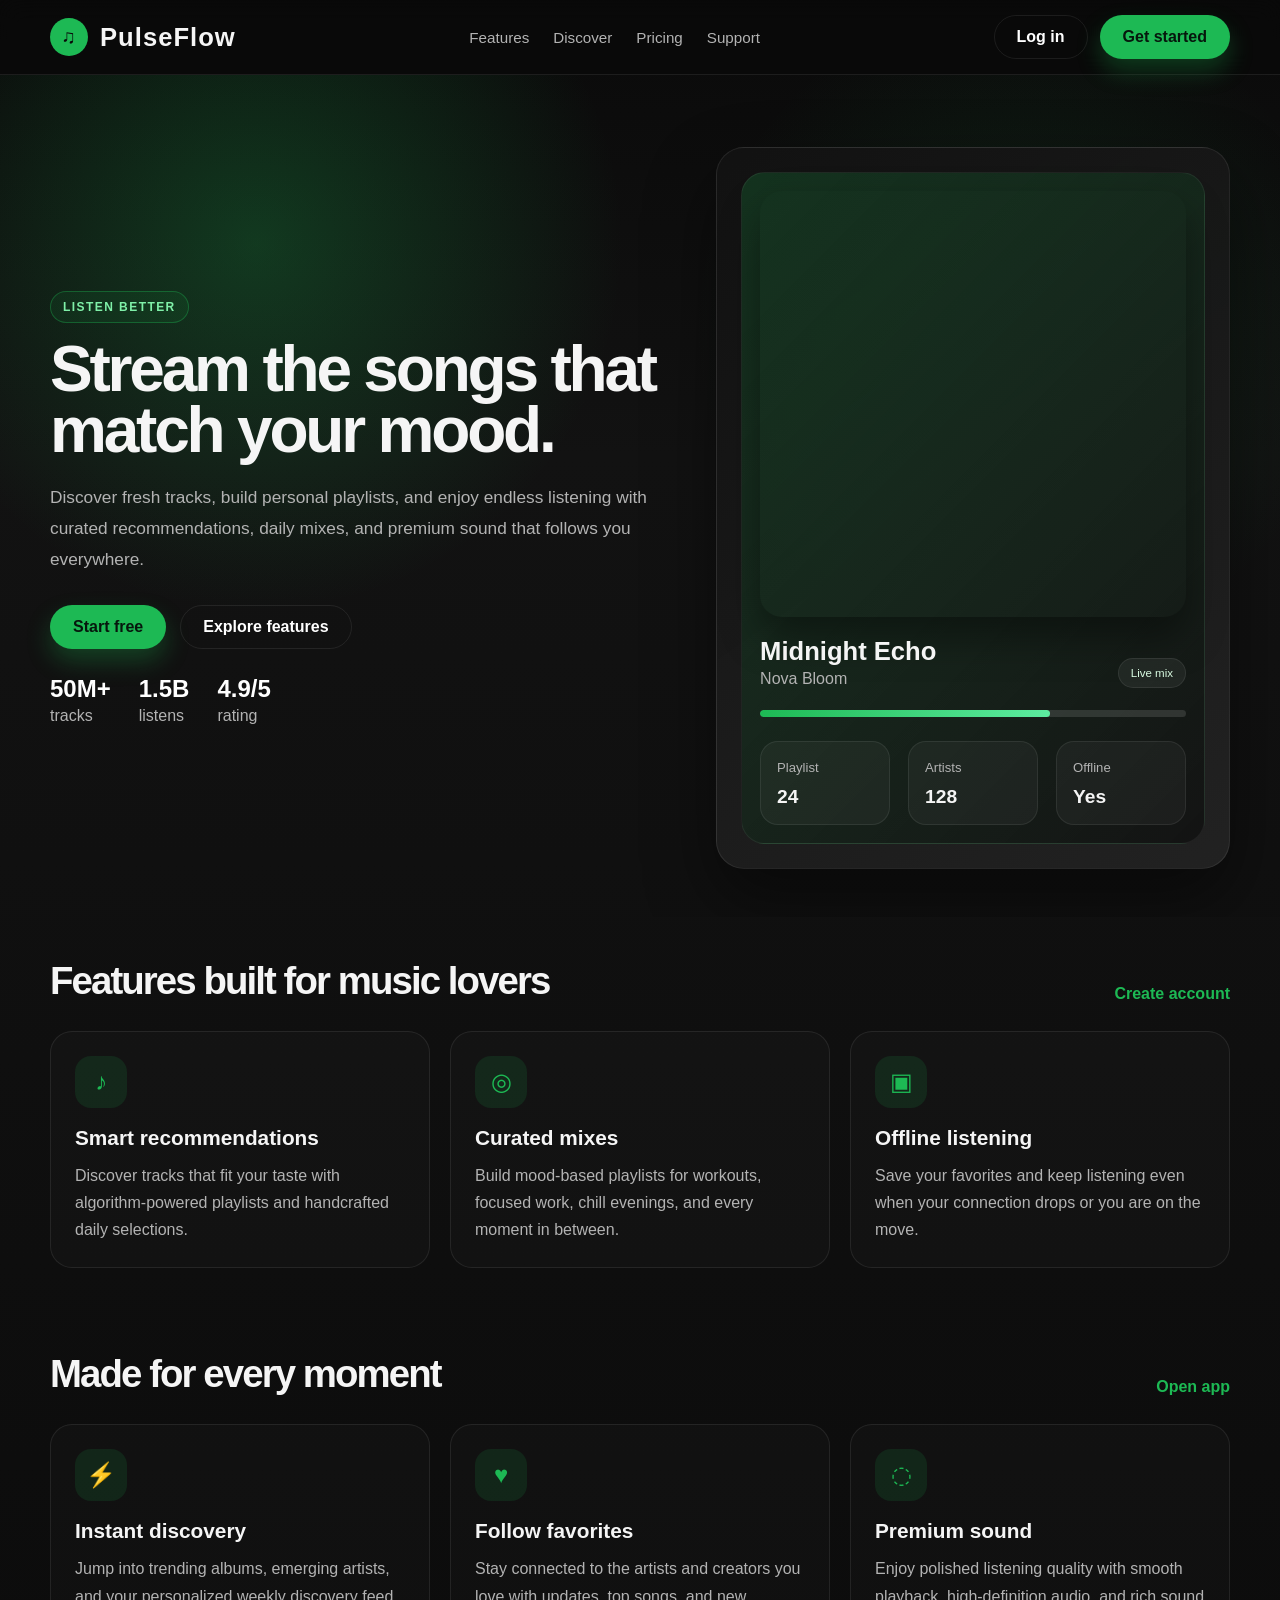
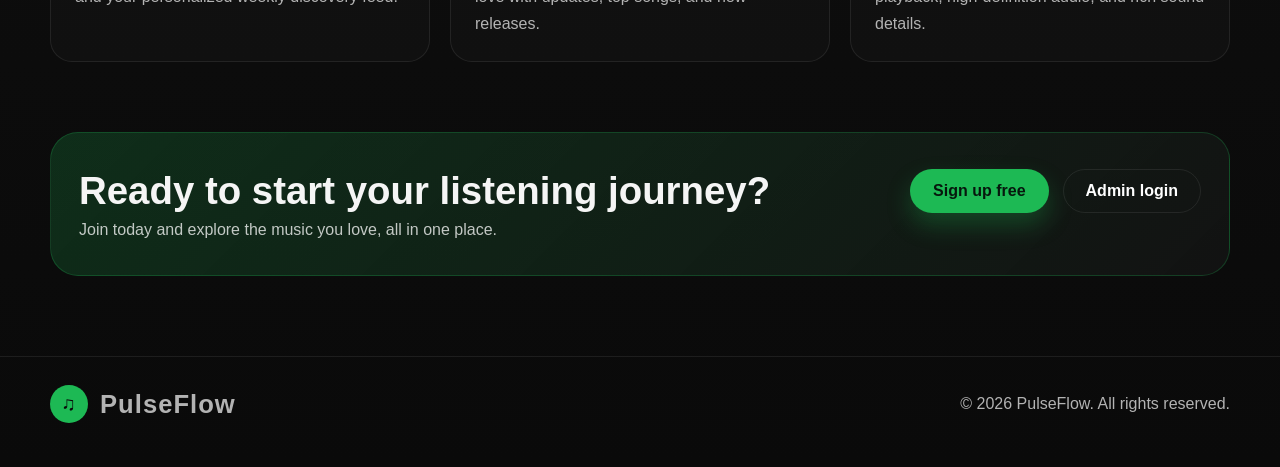
==== index.html @ 06424150 "Add files via upload" ====
<!DOCTYPE html>
<html lang="en">
  <head>
    <meta charset="UTF-8" />
    <meta name="viewport" content="width=device-width, initial-scale=1.0" />
    <title>PulseFlow | Music Streaming Platform</title>
    <meta
      name="description"
      content="PulseFlow is a modern music streaming platform for discovering music, creating playlists, and enjoying daily mixes."
    />
    <style>
      :root {
        --bg: #090909;
        --bg-soft: #121212;
        --panel: rgba(24, 24, 24, 0.9);
        --panel-2: #181818;
        --line: rgba(255, 255, 255, 0.08);
        --text: #f5f5f5;
        --muted: #b3b3b3;
        --green: #1db954;
        --green-strong: #169642;
        --white: #ffffff;
        --shadow: 0 30px 70px rgba(0, 0, 0, 0.45);
      }

      * {
        box-sizing: border-box;
      }

      html {
        scroll-behavior: smooth;
      }

      body {
        margin: 0;
        font-family: "Segoe UI", Tahoma, Geneva, Verdana, sans-serif;
        background: linear-gradient(180deg, #0a0a0a 0%, #121212 22%, #0a0a0a 100%);
        color: var(--text);
      }

      a {
        color: inherit;
        text-decoration: none;
      }

      img {
        max-width: 100%;
        display: block;
      }

      .container {
        width: min(1180px, calc(100% - 32px));
        margin: 0 auto;
      }

      .topbar {
        position: sticky;
        top: 0;
        z-index: 50;
        backdrop-filter: blur(12px);
        background: rgba(9, 9, 9, 0.7);
        border-bottom: 1px solid var(--line);
      }

      .nav {
        display: flex;
        align-items: center;
        justify-content: space-between;
        min-height: 74px;
      }

      .brand {
        display: inline-flex;
        align-items: center;
        gap: 12px;
        font-weight: 800;
        letter-spacing: 0.04em;
        font-size: 1.6rem;
      }

      .brand-mark {
        width: 38px;
        height: 38px;
        display: grid;
        place-items: center;
        border-radius: 50%;
        background: var(--green);
        color: var(--bg);
        font-size: 1.2rem;
      }

      .nav-links {
        display: flex;
        align-items: center;
        gap: 24px;
        color: var(--muted);
        font-size: 0.95rem;
      }

      .nav-links a:hover {
        color: var(--white);
      }

      .nav-actions {
        display: flex;
        align-items: center;
        gap: 12px;
      }

      .btn {
        display: inline-flex;
        align-items: center;
        justify-content: center;
        border-radius: 999px;
        padding: 12px 22px;
        font-weight: 700;
        transition: 0.2s ease;
        border: 1px solid transparent;
        cursor: pointer;
      }

      .btn-outline {
        border-color: var(--line);
        background: transparent;
        color: var(--white);
      }

      .btn-fill {
        background: var(--green);
        color: #06170d;
        box-shadow: 0 12px 25px rgba(29, 185, 84, 0.28);
      }

      .btn:hover {
        transform: translateY(-1px);
      }

      .hero {
        padding: 72px 0 48px;
        position: relative;
        overflow: hidden;
      }

      .hero::before {
        content: "";
        position: absolute;
        inset: 0;
        background: radial-gradient(circle at 20% 20%, rgba(29,185,84,0.25), transparent 30%),
                    radial-gradient(circle at 80% 30%, rgba(29,185,84,0.12), transparent 28%);
        pointer-events: none;
      }

      .hero-grid {
        position: relative;
        display: grid;
        grid-template-columns: 1.1fr 0.9fr;
        gap: 38px;
        align-items: center;
      }

      .eyebrow {
        display: inline-block;
        margin-bottom: 16px;
        padding: 8px 12px;
        border: 1px solid rgba(29,185,84,0.35);
        border-radius: 999px;
        background: rgba(29,185,84,0.08);
        color: #7ff0a8;
        font-size: 0.75rem;
        letter-spacing: 0.12em;
        text-transform: uppercase;
        font-weight: 700;
      }

      h1 {
        margin: 0;
        font-size: clamp(2.8rem, 5vw, 5rem);
        line-height: 0.96;
        letter-spacing: -0.05em;
      }

      .hero-copy p {
        margin: 20px 0 30px;
        max-width: 620px;
        color: var(--muted);
        font-size: 1.08rem;
        line-height: 1.8;
      }

      .hero-actions {
        display: flex;
        align-items: center;
        flex-wrap: wrap;
        gap: 14px;
        margin-bottom: 26px;
      }

      .stat-row {
        display: flex;
        flex-wrap: wrap;
        gap: 28px;
        color: var(--muted);
      }

      .stat-row strong {
        color: var(--white);
        font-size: 1.5rem;
        display: block;
        margin-bottom: 4px;
      }

      .album-card {
        position: relative;
        background: linear-gradient(145deg, rgba(18,18,18,0.98), rgba(36,36,36,0.9));
        border: 1px solid var(--line);
        border-radius: 28px;
        padding: 24px;
        box-shadow: var(--shadow);
      }

      .player {
        background: linear-gradient(135deg, rgba(29,185,84,0.2), rgba(18,18,18,0.9));
        border: 1px solid rgba(255,255,255,0.06);
        border-radius: 24px;
        padding: 18px;
      }

      .cover {
        width: 100%;
        aspect-ratio: 1;
        border-radius: 22px;
        overflow: hidden;
        background: url('https://images.unsplash.com/photo-1516280440614-37939bbacd81?auto=format&fit=crop&w=900&q=80') center/cover no-repeat;
        box-shadow: 0 20px 40px rgba(0,0,0,0.4);
        margin-bottom: 20px;
      }

      .track-meta {
        display: flex;
        justify-content: space-between;
        align-items: end;
        gap: 16px;
      }

      .track-title {
        font-size: 1.6rem;
        font-weight: 700;
        margin: 0 0 4px;
      }

      .track-artist {
        color: var(--muted);
      }

      .tiny-label {
        background: rgba(255,255,255,0.06);
        border: 1px solid var(--line);
        border-radius: 999px;
        padding: 8px 12px;
        color: #d8fbe1;
        font-size: 0.72rem;
      }

      .seekbar {
        margin-top: 22px;
        height: 7px;
        border-radius: 999px;
        background: rgba(255,255,255,0.12);
        overflow: hidden;
        position: relative;
      }

      .seekbar::before {
        content: "";
        position: absolute;
        inset: 0 auto 0 0;
        width: 68%;
        background: linear-gradient(90deg, var(--green), #5deca0);
        border-radius: inherit;
      }

      .mini-cards {
        display: grid;
        grid-template-columns: repeat(3, 1fr);
        gap: 18px;
        margin-top: 24px;
      }

      .mini {
        background: rgba(255,255,255,0.04);
        border: 1px solid var(--line);
        border-radius: 18px;
        padding: 16px;
      }

      .mini strong {
        display: block;
        font-size: 1.2rem;
        margin-top: 10px;
      }

      .mini span {
        color: var(--muted);
        font-size: 0.82rem;
      }

      section {
        padding: 42px 0;
      }

      .section-head {
        display: flex;
        align-items: end;
        justify-content: space-between;
        gap: 18px;
        margin-bottom: 28px;
      }

      .section-head h2 {
        margin: 0;
        font-size: clamp(2rem, 3vw, 3rem);
        letter-spacing: -0.05em;
      }

      .section-head a {
        color: var(--green);
        font-weight: 700;
      }

      .feature-grid {
        display: grid;
        grid-template-columns: repeat(3, 1fr);
        gap: 20px;
      }

      .feature-card {
        background: rgba(255,255,255,0.02);
        border: 1px solid var(--line);
        border-radius: 22px;
        padding: 24px;
      }

      .icon {
        width: 52px;
        height: 52px;
        display: grid;
        place-items: center;
        border-radius: 16px;
        background: rgba(29,185,84,0.12);
        color: var(--green);
        font-size: 1.5rem;
        margin-bottom: 18px;
      }

      .feature-card h3 {
        margin: 0 0 12px;
        font-size: 1.3rem;
      }

      .feature-card p {
        margin: 0;
        color: var(--muted);
        line-height: 1.7;
      }

      .cta {
        padding: 28px 0 80px;
      }

      .cta-box {
        padding: 36px 28px;
        border-radius: 28px;
        background: linear-gradient(135deg, rgba(29,185,84,0.2), rgba(19,19,19,0.95));
        border: 1px solid rgba(29,185,84,0.25);
        display: flex;
        align-items: center;
        justify-content: space-between;
        gap: 18px;
      }

      .cta-box h3 {
        margin: 0 0 8px;
        font-size: clamp(1.8rem, 3vw, 2.8rem);
      }

      .cta-box p {
        margin: 0;
        color: rgba(255,255,255,0.75);
      }

      footer {
        border-top: 1px solid var(--line);
        padding: 28px 0 44px;
        color: var(--muted);
      }

      .footer-row {
        display: flex;
        align-items: center;
        justify-content: space-between;
        gap: 16px;
        flex-wrap: wrap;
      }

      @media (max-width: 820px) {
        .nav-links {
          display: none;
        }

        .hero-grid,
        .feature-grid {
          grid-template-columns: 1fr;
        }

        .cta-box {
          flex-direction: column;
          align-items: flex-start;
        }
      }

      @media (max-width: 560px) {
        .mini-cards {
          grid-template-columns: 1fr;
        }

        .nav {
          min-height: 64px;
        }

        .nav-actions {
          gap: 8px;
        }

        .btn {
          padding: 10px 16px;
          font-size: 0.9rem;
        }
      }
    </style>
  </head>
  <body>
    <header class="topbar">
      <div class="container nav">
        <a href="#" class="brand" aria-label="PulseFlow home">
          <span class="brand-mark">♫</span>
          <span>PulseFlow</span>
        </a>

        <nav class="nav-links" aria-label="Main navigation">
          <a href="#features">Features</a>
          <a href="#discover">Discover</a>
          <a href="#pricing">Pricing</a>
          <a href="#support">Support</a>
        </nav>

        <div class="nav-actions">
          <a class="btn btn-outline" href="frontend/user-login.html">Log in</a>
          <a class="btn btn-fill" href="frontend/user-register.html">Get started</a>
        </div>
      </div>
    </header>

    <main>
      <section class="hero">
        <div class="container hero-grid">
          <div class="hero-copy">
            <span class="eyebrow">Listen better</span>
            <h1>Stream the songs that match your mood.</h1>
            <p>
              Discover fresh tracks, build personal playlists, and enjoy endless listening with curated recommendations,
              daily mixes, and premium sound that follows you everywhere.
            </p>

            <div class="hero-actions">
              <a class="btn btn-fill" href="frontend/user-register.html">Start free</a>
              <a class="btn btn-outline" href="#features">Explore features</a>
            </div>

            <div class="stat-row" aria-label="User statistics">
              <div>
                <strong>50M+</strong>
                <span>tracks</span>
              </div>
              <div>
                <strong>1.5B</strong>
                <span>listens</span>
              </div>
              <div>
                <strong>4.9/5</strong>
                <span>rating</span>
              </div>
            </div>
          </div>

          <div class="album-card" aria-label="Now playing section">
            <div class="player">
              <div class="cover" aria-label="Album art"></div>

              <div class="track-meta">
                <div>
                  <p class="track-title">Midnight Echo</p>
                  <span class="track-artist">Nova Bloom</span>
                </div>
                <span class="tiny-label">Live mix</span>
              </div>

              <div class="seekbar" aria-hidden="true"></div>

              <div class="mini-cards">
                <div class="mini">
                  <span>Playlist</span>
                  <strong>24</strong>
                </div>
                <div class="mini">
                  <span>Artists</span>
                  <strong>128</strong>
                </div>
                <div class="mini">
                  <span>Offline</span>
                  <strong>Yes</strong>
                </div>
              </div>
            </div>
          </div>
        </div>
      </section>

      <section id="features">
        <div class="container">
          <div class="section-head">
            <h2>Features built for music lovers</h2>
            <a href="frontend/user-register.html">Create account</a>
          </div>

          <div class="feature-grid">
            <article class="feature-card">
              <div class="icon">♪</div>
              <h3>Smart recommendations</h3>
              <p>
                Discover tracks that fit your taste with algorithm-powered playlists and handcrafted daily selections.
              </p>
            </article>

            <article class="feature-card">
              <div class="icon">◎</div>
              <h3>Curated mixes</h3>
              <p>
                Build mood-based playlists for workouts, focused work, chill evenings, and every moment in between.
              </p>
            </article>

            <article class="feature-card">
              <div class="icon">▣</div>
              <h3>Offline listening</h3>
              <p>
                Save your favorites and keep listening even when your connection drops or you are on the move.
              </p>
            </article>
          </div>
        </div>
      </section>

      <section id="discover">
        <div class="container">
          <div class="section-head">
            <h2>Made for every moment</h2>
            <a href="frontend/user-login.html">Open app</a>
          </div>

          <div class="feature-grid">
            <article class="feature-card">
              <div class="icon">⚡</div>
              <h3>Instant discovery</h3>
              <p>Jump into trending albums, emerging artists, and your personalized weekly discovery feed.</p>
            </article>

            <article class="feature-card">
              <div class="icon">♥</div>
              <h3>Follow favorites</h3>
              <p>Stay connected to the artists and creators you love with updates, top songs, and new releases.</p>
            </article>

            <article class="feature-card">
              <div class="icon">◌</div>
              <h3>Premium sound</h3>
              <p>Enjoy polished listening quality with smooth playback, high-definition audio, and rich sound details.</p>
            </article>
          </div>
        </div>
      </section>

      <section class="cta" id="pricing">
        <div class="container">
          <div class="cta-box">
            <div>
              <h3>Ready to start your listening journey?</h3>
              <p>Join today and explore the music you love, all in one place.</p>
            </div>
            <div class="hero-actions">
              <a class="btn btn-fill" href="frontend/user-register.html">Sign up free</a>
              <a class="btn btn-outline" href="frontend/admin-login.html">Admin login</a>
            </div>
          </div>
        </div>
      </section>
    </main>

    <footer id="support">
      <div class="container footer-row">
        <div class="brand">
          <span class="brand-mark">♫</span>
          <span>PulseFlow</span>
        </div>
        <span>© 2026 PulseFlow. All rights reserved.</span>
      </div>
    </footer>
  </body>
</html>
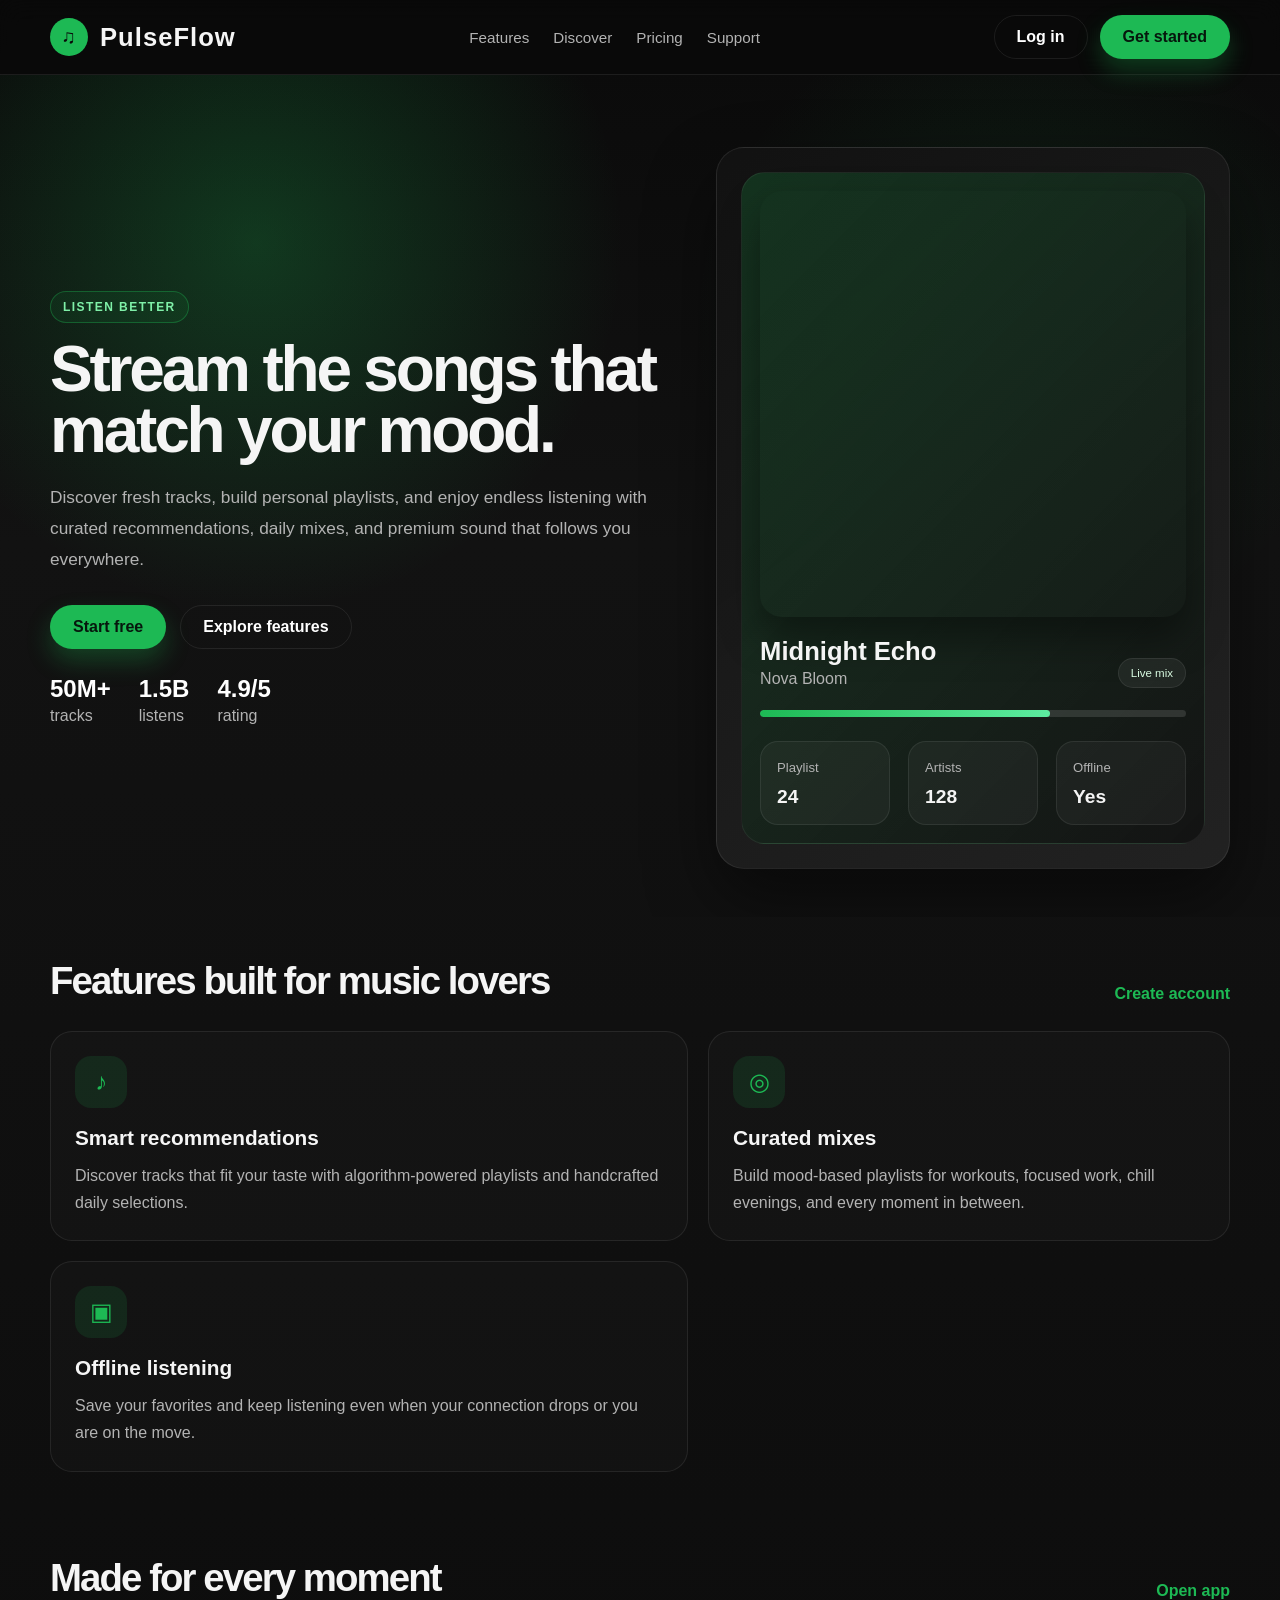
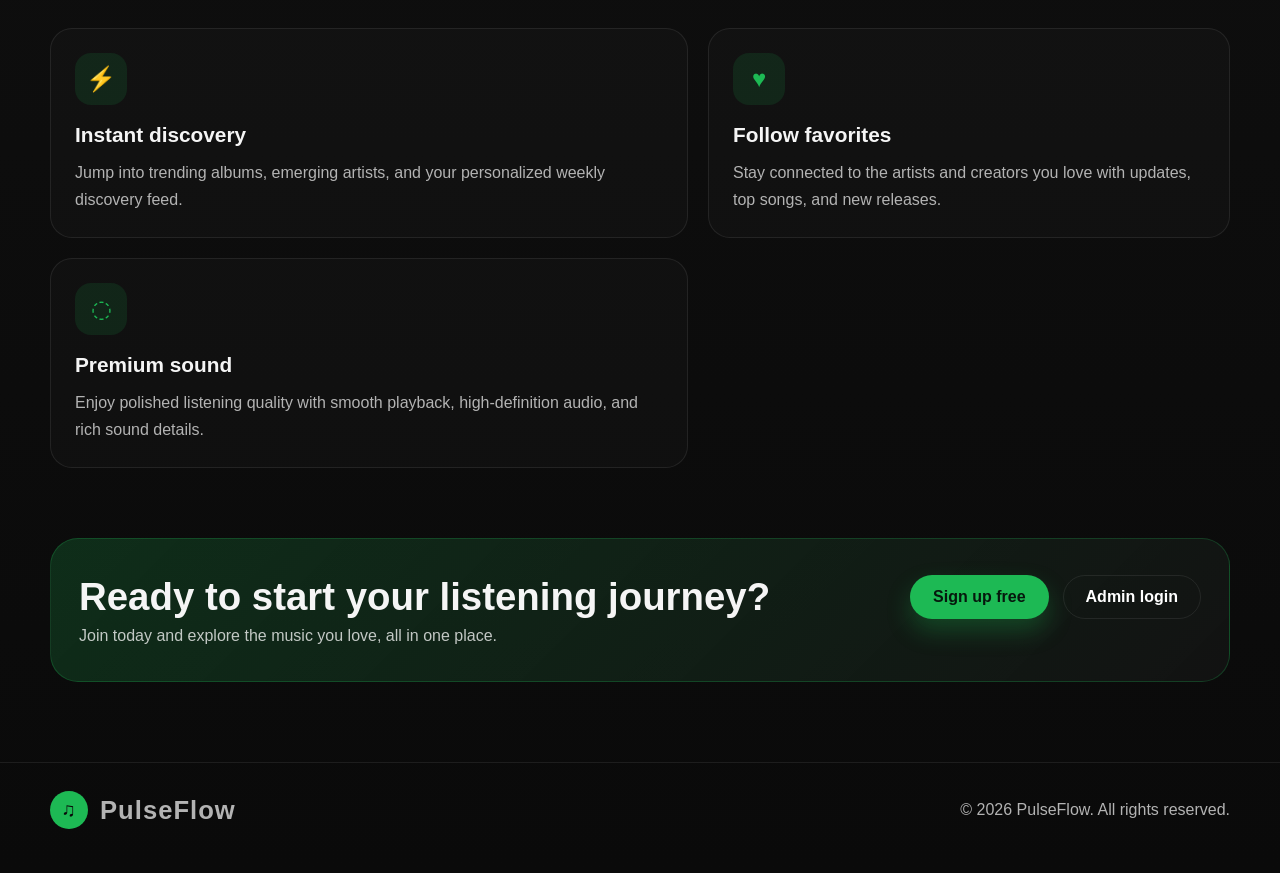
==== commit 2936f49a: "Fiixed the mobile view and now all in dextop mode view" ====
--- a/index.html
+++ b/index.html
@@ -1,618 +1,640 @@
-<!DOCTYPE html>
-<html lang="en">
-  <head>
-    <meta charset="UTF-8" />
-    <meta name="viewport" content="width=device-width, initial-scale=1.0" />
-    <title>PulseFlow | Music Streaming Platform</title>
-    <meta
-      name="description"
-      content="PulseFlow is a modern music streaming platform for discovering music, creating playlists, and enjoying daily mixes."
-    />
-    <style>
-      :root {
-        --bg: #090909;
-        --bg-soft: #121212;
-        --panel: rgba(24, 24, 24, 0.9);
-        --panel-2: #181818;
-        --line: rgba(255, 255, 255, 0.08);
-        --text: #f5f5f5;
-        --muted: #b3b3b3;
-        --green: #1db954;
-        --green-strong: #169642;
-        --white: #ffffff;
-        --shadow: 0 30px 70px rgba(0, 0, 0, 0.45);
-      }
-
-      * {
-        box-sizing: border-box;
-      }
-
-      html {
-        scroll-behavior: smooth;
-      }
-
-      body {
-        margin: 0;
-        font-family: "Segoe UI", Tahoma, Geneva, Verdana, sans-serif;
-        background: linear-gradient(180deg, #0a0a0a 0%, #121212 22%, #0a0a0a 100%);
-        color: var(--text);
-      }
-
-      a {
-        color: inherit;
-        text-decoration: none;
-      }
-
-      img {
-        max-width: 100%;
-        display: block;
-      }
-
-      .container {
-        width: min(1180px, calc(100% - 32px));
-        margin: 0 auto;
-      }
-
-      .topbar {
-        position: sticky;
-        top: 0;
-        z-index: 50;
-        backdrop-filter: blur(12px);
-        background: rgba(9, 9, 9, 0.7);
-        border-bottom: 1px solid var(--line);
-      }
-
-      .nav {
-        display: flex;
-        align-items: center;
-        justify-content: space-between;
-        min-height: 74px;
-      }
-
-      .brand {
-        display: inline-flex;
-        align-items: center;
-        gap: 12px;
-        font-weight: 800;
-        letter-spacing: 0.04em;
-        font-size: 1.6rem;
-      }
-
-      .brand-mark {
-        width: 38px;
-        height: 38px;
-        display: grid;
-        place-items: center;
-        border-radius: 50%;
-        background: var(--green);
-        color: var(--bg);
-        font-size: 1.2rem;
-      }
-
-      .nav-links {
-        display: flex;
-        align-items: center;
-        gap: 24px;
-        color: var(--muted);
-        font-size: 0.95rem;
-      }
-
-      .nav-links a:hover {
-        color: var(--white);
-      }
-
-      .nav-actions {
-        display: flex;
-        align-items: center;
-        gap: 12px;
-      }
-
-      .btn {
-        display: inline-flex;
-        align-items: center;
-        justify-content: center;
-        border-radius: 999px;
-        padding: 12px 22px;
-        font-weight: 700;
-        transition: 0.2s ease;
-        border: 1px solid transparent;
-        cursor: pointer;
-      }
-
-      .btn-outline {
-        border-color: var(--line);
-        background: transparent;
-        color: var(--white);
-      }
-
-      .btn-fill {
-        background: var(--green);
-        color: #06170d;
-        box-shadow: 0 12px 25px rgba(29, 185, 84, 0.28);
-      }
-
-      .btn:hover {
-        transform: translateY(-1px);
-      }
-
-      .hero {
-        padding: 72px 0 48px;
-        position: relative;
-        overflow: hidden;
-      }
-
-      .hero::before {
-        content: "";
-        position: absolute;
-        inset: 0;
-        background: radial-gradient(circle at 20% 20%, rgba(29,185,84,0.25), transparent 30%),
-                    radial-gradient(circle at 80% 30%, rgba(29,185,84,0.12), transparent 28%);
-        pointer-events: none;
-      }
-
-      .hero-grid {
-        position: relative;
-        display: grid;
-        grid-template-columns: 1.1fr 0.9fr;
-        gap: 38px;
-        align-items: center;
-      }
-
-      .eyebrow {
-        display: inline-block;
-        margin-bottom: 16px;
-        padding: 8px 12px;
-        border: 1px solid rgba(29,185,84,0.35);
-        border-radius: 999px;
-        background: rgba(29,185,84,0.08);
-        color: #7ff0a8;
-        font-size: 0.75rem;
-        letter-spacing: 0.12em;
-        text-transform: uppercase;
-        font-weight: 700;
-      }
-
-      h1 {
-        margin: 0;
-        font-size: clamp(2.8rem, 5vw, 5rem);
-        line-height: 0.96;
-        letter-spacing: -0.05em;
-      }
-
-      .hero-copy p {
-        margin: 20px 0 30px;
-        max-width: 620px;
-        color: var(--muted);
-        font-size: 1.08rem;
-        line-height: 1.8;
-      }
-
-      .hero-actions {
-        display: flex;
-        align-items: center;
-        flex-wrap: wrap;
-        gap: 14px;
-        margin-bottom: 26px;
-      }
-
-      .stat-row {
-        display: flex;
-        flex-wrap: wrap;
-        gap: 28px;
-        color: var(--muted);
-      }
-
-      .stat-row strong {
-        color: var(--white);
-        font-size: 1.5rem;
-        display: block;
-        margin-bottom: 4px;
-      }
-
-      .album-card {
-        position: relative;
-        background: linear-gradient(145deg, rgba(18,18,18,0.98), rgba(36,36,36,0.9));
-        border: 1px solid var(--line);
-        border-radius: 28px;
-        padding: 24px;
-        box-shadow: var(--shadow);
-      }
-
-      .player {
-        background: linear-gradient(135deg, rgba(29,185,84,0.2), rgba(18,18,18,0.9));
-        border: 1px solid rgba(255,255,255,0.06);
-        border-radius: 24px;
-        padding: 18px;
-      }
-
-      .cover {
-        width: 100%;
-        aspect-ratio: 1;
-        border-radius: 22px;
-        overflow: hidden;
-        background: url('https://images.unsplash.com/photo-1516280440614-37939bbacd81?auto=format&fit=crop&w=900&q=80') center/cover no-repeat;
-        box-shadow: 0 20px 40px rgba(0,0,0,0.4);
-        margin-bottom: 20px;
-      }
-
-      .track-meta {
-        display: flex;
-        justify-content: space-between;
-        align-items: end;
-        gap: 16px;
-      }
-
-      .track-title {
-        font-size: 1.6rem;
-        font-weight: 700;
-        margin: 0 0 4px;
-      }
-
-      .track-artist {
-        color: var(--muted);
-      }
-
-      .tiny-label {
-        background: rgba(255,255,255,0.06);
-        border: 1px solid var(--line);
-        border-radius: 999px;
-        padding: 8px 12px;
-        color: #d8fbe1;
-        font-size: 0.72rem;
-      }
-
-      .seekbar {
-        margin-top: 22px;
-        height: 7px;
-        border-radius: 999px;
-        background: rgba(255,255,255,0.12);
-        overflow: hidden;
-        position: relative;
-      }
-
-      .seekbar::before {
-        content: "";
-        position: absolute;
-        inset: 0 auto 0 0;
-        width: 68%;
-        background: linear-gradient(90deg, var(--green), #5deca0);
-        border-radius: inherit;
-      }
-
-      .mini-cards {
-        display: grid;
-        grid-template-columns: repeat(3, 1fr);
-        gap: 18px;
-        margin-top: 24px;
-      }
-
-      .mini {
-        background: rgba(255,255,255,0.04);
-        border: 1px solid var(--line);
-        border-radius: 18px;
-        padding: 16px;
-      }
-
-      .mini strong {
-        display: block;
-        font-size: 1.2rem;
-        margin-top: 10px;
-      }
-
-      .mini span {
-        color: var(--muted);
-        font-size: 0.82rem;
-      }
-
-      section {
-        padding: 42px 0;
-      }
-
-      .section-head {
-        display: flex;
-        align-items: end;
-        justify-content: space-between;
-        gap: 18px;
-        margin-bottom: 28px;
-      }
-
-      .section-head h2 {
-        margin: 0;
-        font-size: clamp(2rem, 3vw, 3rem);
-        letter-spacing: -0.05em;
-      }
-
-      .section-head a {
-        color: var(--green);
-        font-weight: 700;
-      }
-
-      .feature-grid {
-        display: grid;
-        grid-template-columns: repeat(3, 1fr);
-        gap: 20px;
-      }
-
-      .feature-card {
-        background: rgba(255,255,255,0.02);
-        border: 1px solid var(--line);
-        border-radius: 22px;
-        padding: 24px;
-      }
-
-      .icon {
-        width: 52px;
-        height: 52px;
-        display: grid;
-        place-items: center;
-        border-radius: 16px;
-        background: rgba(29,185,84,0.12);
-        color: var(--green);
-        font-size: 1.5rem;
-        margin-bottom: 18px;
-      }
-
-      .feature-card h3 {
-        margin: 0 0 12px;
-        font-size: 1.3rem;
-      }
-
-      .feature-card p {
-        margin: 0;
-        color: var(--muted);
-        line-height: 1.7;
-      }
-
-      .cta {
-        padding: 28px 0 80px;
-      }
-
-      .cta-box {
-        padding: 36px 28px;
-        border-radius: 28px;
-        background: linear-gradient(135deg, rgba(29,185,84,0.2), rgba(19,19,19,0.95));
-        border: 1px solid rgba(29,185,84,0.25);
-        display: flex;
-        align-items: center;
-        justify-content: space-between;
-        gap: 18px;
-      }
-
-      .cta-box h3 {
-        margin: 0 0 8px;
-        font-size: clamp(1.8rem, 3vw, 2.8rem);
-      }
-
-      .cta-box p {
-        margin: 0;
-        color: rgba(255,255,255,0.75);
-      }
-
-      footer {
-        border-top: 1px solid var(--line);
-        padding: 28px 0 44px;
-        color: var(--muted);
-      }
-
-      .footer-row {
-        display: flex;
-        align-items: center;
-        justify-content: space-between;
-        gap: 16px;
-        flex-wrap: wrap;
-      }
-
-      @media (max-width: 820px) {
-        .nav-links {
-          display: none;
-        }
-
-        .hero-grid,
-        .feature-grid {
-          grid-template-columns: 1fr;
-        }
-
-        .cta-box {
-          flex-direction: column;
-          align-items: flex-start;
-        }
-      }
-
-      @media (max-width: 560px) {
-        .mini-cards {
-          grid-template-columns: 1fr;
-        }
-
-        .nav {
-          min-height: 64px;
-        }
-
-        .nav-actions {
-          gap: 8px;
-        }
-
-        .btn {
-          padding: 10px 16px;
-          font-size: 0.9rem;
-        }
-      }
-    </style>
-  </head>
-  <body>
-    <header class="topbar">
-      <div class="container nav">
-        <a href="#" class="brand" aria-label="PulseFlow home">
-          <span class="brand-mark">♫</span>
-          <span>PulseFlow</span>
-        </a>
-
-        <nav class="nav-links" aria-label="Main navigation">
-          <a href="#features">Features</a>
-          <a href="#discover">Discover</a>
-          <a href="#pricing">Pricing</a>
-          <a href="#support">Support</a>
-        </nav>
-
-        <div class="nav-actions">
-          <a class="btn btn-outline" href="frontend/user-login.html">Log in</a>
-          <a class="btn btn-fill" href="frontend/user-register.html">Get started</a>
-        </div>
-      </div>
-    </header>
-
-    <main>
-      <section class="hero">
-        <div class="container hero-grid">
-          <div class="hero-copy">
-            <span class="eyebrow">Listen better</span>
-            <h1>Stream the songs that match your mood.</h1>
-            <p>
-              Discover fresh tracks, build personal playlists, and enjoy endless listening with curated recommendations,
-              daily mixes, and premium sound that follows you everywhere.
-            </p>
-
-            <div class="hero-actions">
-              <a class="btn btn-fill" href="frontend/user-register.html">Start free</a>
-              <a class="btn btn-outline" href="#features">Explore features</a>
-            </div>
-
-            <div class="stat-row" aria-label="User statistics">
-              <div>
-                <strong>50M+</strong>
-                <span>tracks</span>
-              </div>
-              <div>
-                <strong>1.5B</strong>
-                <span>listens</span>
-              </div>
-              <div>
-                <strong>4.9/5</strong>
-                <span>rating</span>
-              </div>
-            </div>
-          </div>
-
-          <div class="album-card" aria-label="Now playing section">
-            <div class="player">
-              <div class="cover" aria-label="Album art"></div>
-
-              <div class="track-meta">
-                <div>
-                  <p class="track-title">Midnight Echo</p>
-                  <span class="track-artist">Nova Bloom</span>
-                </div>
-                <span class="tiny-label">Live mix</span>
-              </div>
-
-              <div class="seekbar" aria-hidden="true"></div>
-
-              <div class="mini-cards">
-                <div class="mini">
-                  <span>Playlist</span>
-                  <strong>24</strong>
-                </div>
-                <div class="mini">
-                  <span>Artists</span>
-                  <strong>128</strong>
-                </div>
-                <div class="mini">
-                  <span>Offline</span>
-                  <strong>Yes</strong>
-                </div>
-              </div>
-            </div>
-          </div>
-        </div>
-      </section>
-
-      <section id="features">
-        <div class="container">
-          <div class="section-head">
-            <h2>Features built for music lovers</h2>
-            <a href="frontend/user-register.html">Create account</a>
-          </div>
-
-          <div class="feature-grid">
-            <article class="feature-card">
-              <div class="icon">♪</div>
-              <h3>Smart recommendations</h3>
-              <p>
-                Discover tracks that fit your taste with algorithm-powered playlists and handcrafted daily selections.
-              </p>
-            </article>
-
-            <article class="feature-card">
-              <div class="icon">◎</div>
-              <h3>Curated mixes</h3>
-              <p>
-                Build mood-based playlists for workouts, focused work, chill evenings, and every moment in between.
-              </p>
-            </article>
-
-            <article class="feature-card">
-              <div class="icon">▣</div>
-              <h3>Offline listening</h3>
-              <p>
-                Save your favorites and keep listening even when your connection drops or you are on the move.
-              </p>
-            </article>
-          </div>
-        </div>
-      </section>
-
-      <section id="discover">
-        <div class="container">
-          <div class="section-head">
-            <h2>Made for every moment</h2>
-            <a href="frontend/user-login.html">Open app</a>
-          </div>
-
-          <div class="feature-grid">
-            <article class="feature-card">
-              <div class="icon">⚡</div>
-              <h3>Instant discovery</h3>
-              <p>Jump into trending albums, emerging artists, and your personalized weekly discovery feed.</p>
-            </article>
-
-            <article class="feature-card">
-              <div class="icon">♥</div>
-              <h3>Follow favorites</h3>
-              <p>Stay connected to the artists and creators you love with updates, top songs, and new releases.</p>
-            </article>
-
-            <article class="feature-card">
-              <div class="icon">◌</div>
-              <h3>Premium sound</h3>
-              <p>Enjoy polished listening quality with smooth playback, high-definition audio, and rich sound details.</p>
-            </article>
-          </div>
-        </div>
-      </section>
-
-      <section class="cta" id="pricing">
-        <div class="container">
-          <div class="cta-box">
-            <div>
-              <h3>Ready to start your listening journey?</h3>
-              <p>Join today and explore the music you love, all in one place.</p>
-            </div>
-            <div class="hero-actions">
-              <a class="btn btn-fill" href="frontend/user-register.html">Sign up free</a>
-              <a class="btn btn-outline" href="frontend/admin-login.html">Admin login</a>
-            </div>
-          </div>
-        </div>
-      </section>
-    </main>
-
-    <footer id="support">
-      <div class="container footer-row">
-        <div class="brand">
-          <span class="brand-mark">♫</span>
-          <span>PulseFlow</span>
-        </div>
-        <span>© 2026 PulseFlow. All rights reserved.</span>
-      </div>
-    </footer>
-  </body>
-</html>
+<!DOCTYPE html>
+<html lang="en">
+  <head>
+    <meta charset="UTF-8" />
+    <meta name="viewport" content="width=device-width, initial-scale=1.0" />
+    <title>PulseFlow | Music Streaming Platform</title>
+    <meta
+      name="description"
+      content="PulseFlow is a modern music streaming platform for discovering music, creating playlists, and enjoying daily mixes."
+    />
+    <style>
+      :root {
+        --bg: #090909;
+        --bg-soft: #121212;
+        --panel: rgba(24, 24, 24, 0.9);
+        --panel-2: #181818;
+        --line: rgba(255, 255, 255, 0.08);
+        --text: #f5f5f5;
+        --muted: #b3b3b3;
+        --green: #1db954;
+        --green-strong: #169642;
+        --white: #ffffff;
+        --shadow: 0 30px 70px rgba(0, 0, 0, 0.45);
+      }
+
+      * {
+        box-sizing: border-box;
+      }
+
+      html {
+        scroll-behavior: smooth;
+      }
+
+      body {
+        margin: 0;
+        font-family: "Segoe UI", Tahoma, Geneva, Verdana, sans-serif;
+        background: linear-gradient(180deg, #0a0a0a 0%, #121212 22%, #0a0a0a 100%);
+        color: var(--text);
+      }
+
+      a {
+        color: inherit;
+        text-decoration: none;
+      }
+
+      img {
+        max-width: 100%;
+        display: block;
+      }
+
+      .container {
+        width: min(1180px, calc(100% - 32px));
+        margin: 0 auto;
+      }
+
+      .topbar {
+        position: sticky;
+        top: 0;
+        z-index: 50;
+        backdrop-filter: blur(12px);
+        background: rgba(9, 9, 9, 0.7);
+        border-bottom: 1px solid var(--line);
+      }
+
+      .nav {
+        display: flex;
+        align-items: center;
+        justify-content: space-between;
+        min-height: 74px;
+      }
+
+      .brand {
+        display: inline-flex;
+        align-items: center;
+        gap: 12px;
+        font-weight: 800;
+        letter-spacing: 0.04em;
+        font-size: 1.6rem;
+      }
+
+      .brand-mark {
+        width: 38px;
+        height: 38px;
+        display: grid;
+        place-items: center;
+        border-radius: 50%;
+        background: var(--green);
+        color: var(--bg);
+        font-size: 1.2rem;
+      }
+
+      .nav-links {
+        display: flex;
+        align-items: center;
+        gap: 24px;
+        color: var(--muted);
+        font-size: 0.95rem;
+      }
+
+      .nav-links a:hover {
+        color: var(--white);
+      }
+
+      .nav-actions {
+        display: flex;
+        align-items: center;
+        gap: 12px;
+      }
+
+      .btn {
+        display: inline-flex;
+        align-items: center;
+        justify-content: center;
+        border-radius: 999px;
+        padding: 12px 22px;
+        font-weight: 700;
+        transition: 0.2s ease;
+        border: 1px solid transparent;
+        cursor: pointer;
+      }
+
+      .btn-outline {
+        border-color: var(--line);
+        background: transparent;
+        color: var(--white);
+      }
+
+      .btn-fill {
+        background: var(--green);
+        color: #06170d;
+        box-shadow: 0 12px 25px rgba(29, 185, 84, 0.28);
+      }
+
+      .btn:hover {
+        transform: translateY(-1px);
+      }
+
+      .hero {
+        padding: 72px 0 48px;
+        position: relative;
+        overflow: hidden;
+      }
+
+      .hero::before {
+        content: "";
+        position: absolute;
+        inset: 0;
+        background: radial-gradient(circle at 20% 20%, rgba(29,185,84,0.25), transparent 30%),
+                    radial-gradient(circle at 80% 30%, rgba(29,185,84,0.12), transparent 28%);
+        pointer-events: none;
+      }
+
+      .hero-grid {
+        position: relative;
+        display: grid;
+        grid-template-columns: 1.1fr 0.9fr;
+        gap: 38px;
+        align-items: center;
+      }
+
+      .eyebrow {
+        display: inline-block;
+        margin-bottom: 16px;
+        padding: 8px 12px;
+        border: 1px solid rgba(29,185,84,0.35);
+        border-radius: 999px;
+        background: rgba(29,185,84,0.08);
+        color: #7ff0a8;
+        font-size: 0.75rem;
+        letter-spacing: 0.12em;
+        text-transform: uppercase;
+        font-weight: 700;
+      }
+
+      h1 {
+        margin: 0;
+        font-size: clamp(2.8rem, 5vw, 5rem);
+        line-height: 0.96;
+        letter-spacing: -0.05em;
+      }
+
+      .hero-copy p {
+        margin: 20px 0 30px;
+        max-width: 620px;
+        color: var(--muted);
+        font-size: 1.08rem;
+        line-height: 1.8;
+      }
+
+      .hero-actions {
+        display: flex;
+        align-items: center;
+        flex-wrap: wrap;
+        gap: 14px;
+        margin-bottom: 26px;
+      }
+
+      .stat-row {
+        display: flex;
+        flex-wrap: wrap;
+        gap: 28px;
+        color: var(--muted);
+      }
+
+      .stat-row strong {
+        color: var(--white);
+        font-size: 1.5rem;
+        display: block;
+        margin-bottom: 4px;
+      }
+
+      .album-card {
+        position: relative;
+        background: linear-gradient(145deg, rgba(18,18,18,0.98), rgba(36,36,36,0.9));
+        border: 1px solid var(--line);
+        border-radius: 28px;
+        padding: 24px;
+        box-shadow: var(--shadow);
+      }
+
+      .player {
+        background: linear-gradient(135deg, rgba(29,185,84,0.2), rgba(18,18,18,0.9));
+        border: 1px solid rgba(255,255,255,0.06);
+        border-radius: 24px;
+        padding: 18px;
+      }
+
+      .cover {
+        width: 100%;
+        aspect-ratio: 1;
+        border-radius: 22px;
+        overflow: hidden;
+        background: url('https://images.unsplash.com/photo-1516280440614-37939bbacd81?auto=format&fit=crop&w=900&q=80') center/cover no-repeat;
+        box-shadow: 0 20px 40px rgba(0,0,0,0.4);
+        margin-bottom: 20px;
+      }
+
+      .track-meta {
+        display: flex;
+        justify-content: space-between;
+        align-items: end;
+        gap: 16px;
+      }
+
+      .track-title {
+        font-size: 1.6rem;
+        font-weight: 700;
+        margin: 0 0 4px;
+      }
+
+      .track-artist {
+        color: var(--muted);
+      }
+
+      .tiny-label {
+        background: rgba(255,255,255,0.06);
+        border: 1px solid var(--line);
+        border-radius: 999px;
+        padding: 8px 12px;
+        color: #d8fbe1;
+        font-size: 0.72rem;
+      }
+
+      .seekbar {
+        margin-top: 22px;
+        height: 7px;
+        border-radius: 999px;
+        background: rgba(255,255,255,0.12);
+        overflow: hidden;
+        position: relative;
+      }
+
+      .seekbar::before {
+        content: "";
+        position: absolute;
+        inset: 0 auto 0 0;
+        width: 68%;
+        background: linear-gradient(90deg, var(--green), #5deca0);
+        border-radius: inherit;
+      }
+
+      .mini-cards {
+        display: grid;
+        grid-template-columns: repeat(3, 1fr);
+        gap: 18px;
+        margin-top: 24px;
+      }
+
+      .mini {
+        background: rgba(255,255,255,0.04);
+        border: 1px solid var(--line);
+        border-radius: 18px;
+        padding: 16px;
+      }
+
+      .mini strong {
+        display: block;
+        font-size: 1.2rem;
+        margin-top: 10px;
+      }
+
+      .mini span {
+        color: var(--muted);
+        font-size: 0.82rem;
+      }
+
+      section {
+        padding: 42px 0;
+      }
+
+      .section-head {
+        display: flex;
+        align-items: end;
+        justify-content: space-between;
+        gap: 18px;
+        margin-bottom: 28px;
+      }
+
+      .section-head h2 {
+        margin: 0;
+        font-size: clamp(2rem, 3vw, 3rem);
+        letter-spacing: -0.05em;
+      }
+
+      .section-head a {
+        color: var(--green);
+        font-weight: 700;
+      }
+
+      .feature-grid {
+        display: grid;
+        grid-template-columns: repeat(3, 1fr);
+        gap: 20px;
+      }
+
+      .feature-card {
+        background: rgba(255,255,255,0.02);
+        border: 1px solid var(--line);
+        border-radius: 22px;
+        padding: 24px;
+      }
+
+      .icon {
+        width: 52px;
+        height: 52px;
+        display: grid;
+        place-items: center;
+        border-radius: 16px;
+        background: rgba(29,185,84,0.12);
+        color: var(--green);
+        font-size: 1.5rem;
+        margin-bottom: 18px;
+      }
+
+      .feature-card h3 {
+        margin: 0 0 12px;
+        font-size: 1.3rem;
+      }
+
+      .feature-card p {
+        margin: 0;
+        color: var(--muted);
+        line-height: 1.7;
+      }
+
+      .cta {
+        padding: 28px 0 80px;
+      }
+
+      .cta-box {
+        padding: 36px 28px;
+        border-radius: 28px;
+        background: linear-gradient(135deg, rgba(29,185,84,0.2), rgba(19,19,19,0.95));
+        border: 1px solid rgba(29,185,84,0.25);
+        display: flex;
+        align-items: center;
+        justify-content: space-between;
+        gap: 18px;
+      }
+
+      .cta-box h3 {
+        margin: 0 0 8px;
+        font-size: clamp(1.8rem, 3vw, 2.8rem);
+      }
+
+      .cta-box p {
+        margin: 0;
+        color: rgba(255,255,255,0.75);
+      }
+
+      footer {
+        border-top: 1px solid var(--line);
+        padding: 28px 0 44px;
+        color: var(--muted);
+      }
+
+      .footer-row {
+        display: flex;
+        align-items: center;
+        justify-content: space-between;
+        gap: 16px;
+        flex-wrap: wrap;
+      }
+
+      @media (max-width: 820px) {
+        .nav-links {
+          display: flex !important;
+        }
+
+        .hero-grid,
+        .feature-grid {
+          grid-template-columns: 1.1fr 0.9fr !important;
+        }
+
+        .cta-box {
+          flex-direction: row !important;
+          align-items: center !important;
+        }
+      }
+
+      @media (max-width: 560px) {
+        .mini-cards {
+          grid-template-columns: repeat(3, 1fr) !important;
+        }
+
+        .nav {
+          min-height: 74px !important;
+        }
+
+        .nav-actions {
+          gap: 12px !important;
+        }
+
+        .btn {
+          padding: 12px 22px !important;
+          font-size: 1rem !important;
+        }
+      }
+
+      /* Force desktop layout everywhere */
+      html, body {
+        min-width: 1100px;
+      }
+
+      body {
+        overflow-x: auto;
+      }
+
+      .nav-links {
+        display: flex !important;
+      }
+
+      .hero-grid,
+      .feature-grid {
+        grid-template-columns: 1.1fr 0.9fr !important;
+      }
+
+      .mini-cards {
+        grid-template-columns: repeat(3, 1fr) !important;
+      }
+    </style>
+  </head>
+  <body>
+    <header class="topbar">
+      <div class="container nav">
+        <a href="#" class="brand" aria-label="PulseFlow home">
+          <span class="brand-mark">♫</span>
+          <span>PulseFlow</span>
+        </a>
+
+        <nav class="nav-links" aria-label="Main navigation">
+          <a href="#features">Features</a>
+          <a href="#discover">Discover</a>
+          <a href="#pricing">Pricing</a>
+          <a href="#support">Support</a>
+        </nav>
+
+        <div class="nav-actions">
+          <a class="btn btn-outline" href="frontend/user-login.html">Log in</a>
+          <a class="btn btn-fill" href="frontend/user-register.html">Get started</a>
+        </div>
+      </div>
+    </header>
+
+    <main>
+      <section class="hero">
+        <div class="container hero-grid">
+          <div class="hero-copy">
+            <span class="eyebrow">Listen better</span>
+            <h1>Stream the songs that match your mood.</h1>
+            <p>
+              Discover fresh tracks, build personal playlists, and enjoy endless listening with curated recommendations,
+              daily mixes, and premium sound that follows you everywhere.
+            </p>
+
+            <div class="hero-actions">
+              <a class="btn btn-fill" href="frontend/user-register.html">Start free</a>
+              <a class="btn btn-outline" href="#features">Explore features</a>
+            </div>
+
+            <div class="stat-row" aria-label="User statistics">
+              <div>
+                <strong>50M+</strong>
+                <span>tracks</span>
+              </div>
+              <div>
+                <strong>1.5B</strong>
+                <span>listens</span>
+              </div>
+              <div>
+                <strong>4.9/5</strong>
+                <span>rating</span>
+              </div>
+            </div>
+          </div>
+
+          <div class="album-card" aria-label="Now playing section">
+            <div class="player">
+              <div class="cover" aria-label="Album art"></div>
+
+              <div class="track-meta">
+                <div>
+                  <p class="track-title">Midnight Echo</p>
+                  <span class="track-artist">Nova Bloom</span>
+                </div>
+                <span class="tiny-label">Live mix</span>
+              </div>
+
+              <div class="seekbar" aria-hidden="true"></div>
+
+              <div class="mini-cards">
+                <div class="mini">
+                  <span>Playlist</span>
+                  <strong>24</strong>
+                </div>
+                <div class="mini">
+                  <span>Artists</span>
+                  <strong>128</strong>
+                </div>
+                <div class="mini">
+                  <span>Offline</span>
+                  <strong>Yes</strong>
+                </div>
+              </div>
+            </div>
+          </div>
+        </div>
+      </section>
+
+      <section id="features">
+        <div class="container">
+          <div class="section-head">
+            <h2>Features built for music lovers</h2>
+            <a href="frontend/user-register.html">Create account</a>
+          </div>
+
+          <div class="feature-grid">
+            <article class="feature-card">
+              <div class="icon">♪</div>
+              <h3>Smart recommendations</h3>
+              <p>
+                Discover tracks that fit your taste with algorithm-powered playlists and handcrafted daily selections.
+              </p>
+            </article>
+
+            <article class="feature-card">
+              <div class="icon">◎</div>
+              <h3>Curated mixes</h3>
+              <p>
+                Build mood-based playlists for workouts, focused work, chill evenings, and every moment in between.
+              </p>
+            </article>
+
+            <article class="feature-card">
+              <div class="icon">▣</div>
+              <h3>Offline listening</h3>
+              <p>
+                Save your favorites and keep listening even when your connection drops or you are on the move.
+              </p>
+            </article>
+          </div>
+        </div>
+      </section>
+
+      <section id="discover">
+        <div class="container">
+          <div class="section-head">
+            <h2>Made for every moment</h2>
+            <a href="frontend/user-login.html">Open app</a>
+          </div>
+
+          <div class="feature-grid">
+            <article class="feature-card">
+              <div class="icon">⚡</div>
+              <h3>Instant discovery</h3>
+              <p>Jump into trending albums, emerging artists, and your personalized weekly discovery feed.</p>
+            </article>
+
+            <article class="feature-card">
+              <div class="icon">♥</div>
+              <h3>Follow favorites</h3>
+              <p>Stay connected to the artists and creators you love with updates, top songs, and new releases.</p>
+            </article>
+
+            <article class="feature-card">
+              <div class="icon">◌</div>
+              <h3>Premium sound</h3>
+              <p>Enjoy polished listening quality with smooth playback, high-definition audio, and rich sound details.</p>
+            </article>
+          </div>
+        </div>
+      </section>
+
+      <section class="cta" id="pricing">
+        <div class="container">
+          <div class="cta-box">
+            <div>
+              <h3>Ready to start your listening journey?</h3>
+              <p>Join today and explore the music you love, all in one place.</p>
+            </div>
+            <div class="hero-actions">
+              <a class="btn btn-fill" href="frontend/user-register.html">Sign up free</a>
+              <a class="btn btn-outline" href="frontend/admin-login.html">Admin login</a>
+            </div>
+          </div>
+        </div>
+      </section>
+    </main>
+
+    <footer id="support">
+      <div class="container footer-row">
+        <div class="brand">
+          <span class="brand-mark">♫</span>
+          <span>PulseFlow</span>
+        </div>
+        <span>© 2026 PulseFlow. All rights reserved.</span>
+      </div>
+    </footer>
+  </body>
+</html>
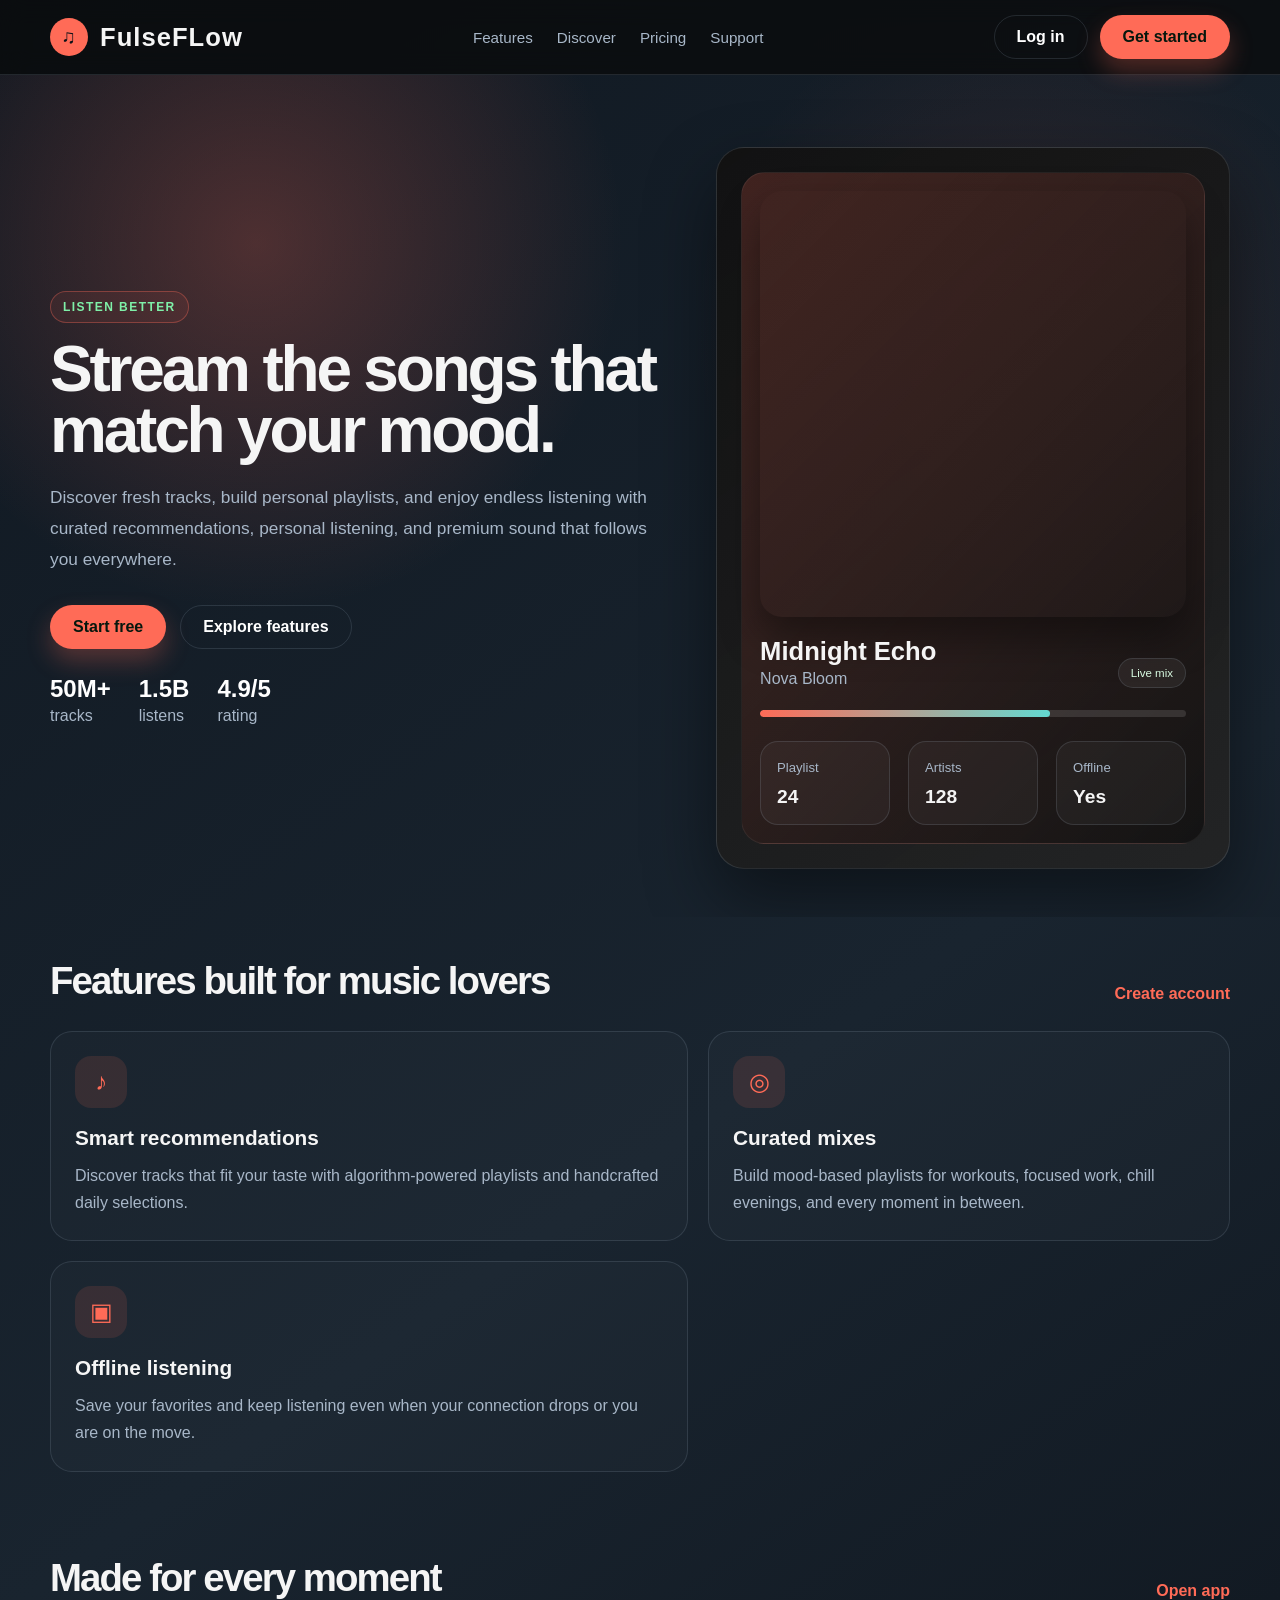
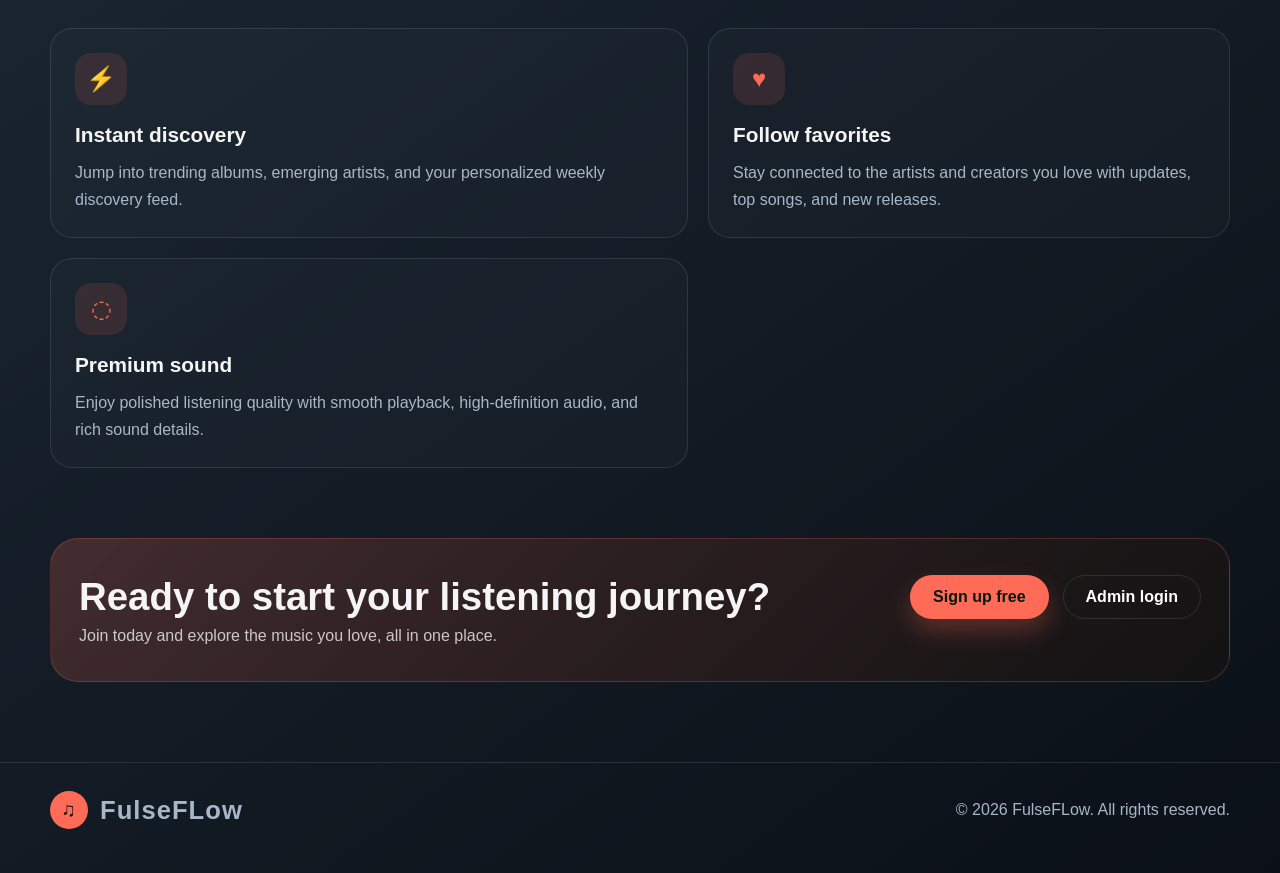
==== commit 1e68500b: "Complete FulseFLow UX and security improvements" ====
--- a/index.html
+++ b/index.html
@@ -3,22 +3,22 @@
   <head>
     <meta charset="UTF-8" />
     <meta name="viewport" content="width=device-width, initial-scale=1.0" />
-    <title>PulseFlow | Music Streaming Platform</title>
+    <title>FulseFLow | Music Streaming Platform</title>
     <meta
       name="description"
-      content="PulseFlow is a modern music streaming platform for discovering music, creating playlists, and enjoying daily mixes."
+      content="FulseFLow is a modern music streaming platform for discovering music, creating playlists, and enjoying personal listening."
     />
     <style>
       :root {
-        --bg: #090909;
-        --bg-soft: #121212;
-        --panel: rgba(24, 24, 24, 0.9);
-        --panel-2: #181818;
-        --line: rgba(255, 255, 255, 0.08);
+        --bg: #0b1017;
+        --bg-soft: #171f29;
+        --panel: rgba(27, 38, 49, 0.9);
+        --panel-2: #202c38;
+        --line: rgba(180, 202, 225, 0.14);
         --text: #f5f5f5;
-        --muted: #b3b3b3;
-        --green: #1db954;
-        --green-strong: #169642;
+        --muted: #a8b7c8;
+        --green: #ff6b57;
+        --green-strong: #d94b3d;
         --white: #ffffff;
         --shadow: 0 30px 70px rgba(0, 0, 0, 0.45);
       }
@@ -33,8 +33,8 @@
 
       body {
         margin: 0;
-        font-family: "Segoe UI", Tahoma, Geneva, Verdana, sans-serif;
-        background: linear-gradient(180deg, #0a0a0a 0%, #121212 22%, #0a0a0a 100%);
+        font-family: "Space Grotesk", "Avenir Next", sans-serif;
+        background: linear-gradient(145deg, #101821 0%, #19242f 48%, #0b1017 100%);
         color: var(--text);
       }
 
@@ -128,7 +128,7 @@
       .btn-fill {
         background: var(--green);
         color: #06170d;
-        box-shadow: 0 12px 25px rgba(29, 185, 84, 0.28);
+        box-shadow: 0 12px 25px rgba(255, 107, 87, 0.28);
       }
 
       .btn:hover {
@@ -145,8 +145,8 @@
         content: "";
         position: absolute;
         inset: 0;
-        background: radial-gradient(circle at 20% 20%, rgba(29,185,84,0.25), transparent 30%),
-                    radial-gradient(circle at 80% 30%, rgba(29,185,84,0.12), transparent 28%);
+        background: radial-gradient(circle at 20% 20%, rgba(255,107,87,0.25), transparent 30%),
+                    radial-gradient(circle at 80% 30%, rgba(255,107,87,0.12), transparent 28%);
         pointer-events: none;
       }
 
@@ -162,9 +162,9 @@
         display: inline-block;
         margin-bottom: 16px;
         padding: 8px 12px;
-        border: 1px solid rgba(29,185,84,0.35);
+        border: 1px solid rgba(255,107,87,0.35);
         border-radius: 999px;
-        background: rgba(29,185,84,0.08);
+        background: rgba(255,107,87,0.08);
         color: #7ff0a8;
         font-size: 0.75rem;
         letter-spacing: 0.12em;
@@ -219,7 +219,7 @@
       }
 
       .player {
-        background: linear-gradient(135deg, rgba(29,185,84,0.2), rgba(18,18,18,0.9));
+        background: linear-gradient(135deg, rgba(255,107,87,0.2), rgba(18,18,18,0.9));
         border: 1px solid rgba(255,255,255,0.06);
         border-radius: 24px;
         padding: 18px;
@@ -275,7 +275,7 @@
         position: absolute;
         inset: 0 auto 0 0;
         width: 68%;
-        background: linear-gradient(90deg, var(--green), #5deca0);
+        background: linear-gradient(90deg, var(--green), #63d9d1);
         border-radius: inherit;
       }
 
@@ -346,7 +346,7 @@
         display: grid;
         place-items: center;
         border-radius: 16px;
-        background: rgba(29,185,84,0.12);
+        background: rgba(255,107,87,0.12);
         color: var(--green);
         font-size: 1.5rem;
         margin-bottom: 18px;
@@ -370,8 +370,8 @@
       .cta-box {
         padding: 36px 28px;
         border-radius: 28px;
-        background: linear-gradient(135deg, rgba(29,185,84,0.2), rgba(19,19,19,0.95));
-        border: 1px solid rgba(29,185,84,0.25);
+        background: linear-gradient(135deg, rgba(255,107,87,0.2), rgba(19,19,19,0.95));
+        border: 1px solid rgba(255,107,87,0.25);
         display: flex;
         align-items: center;
         justify-content: space-between;
@@ -463,9 +463,9 @@
   <body>
     <header class="topbar">
       <div class="container nav">
-        <a href="#" class="brand" aria-label="PulseFlow home">
+        <a href="#" class="brand" aria-label="FulseFLow home">
           <span class="brand-mark">♫</span>
-          <span>PulseFlow</span>
+          <span>FulseFLow</span>
         </a>
 
         <nav class="nav-links" aria-label="Main navigation">
@@ -476,8 +476,8 @@
         </nav>
 
         <div class="nav-actions">
-          <a class="btn btn-outline" href="frontend/user-login.html">Log in</a>
-          <a class="btn btn-fill" href="frontend/user-register.html">Get started</a>
+          <a class="btn btn-outline" href="frontend/user-login.php">Log in</a>
+          <a class="btn btn-fill" href="frontend/user-register.php">Get started</a>
         </div>
       </div>
     </header>
@@ -490,11 +490,11 @@
             <h1>Stream the songs that match your mood.</h1>
             <p>
               Discover fresh tracks, build personal playlists, and enjoy endless listening with curated recommendations,
-              daily mixes, and premium sound that follows you everywhere.
+              personal listening, and premium sound that follows you everywhere.
             </p>
 
             <div class="hero-actions">
-              <a class="btn btn-fill" href="frontend/user-register.html">Start free</a>
+              <a class="btn btn-fill" href="frontend/user-register.php">Start free</a>
               <a class="btn btn-outline" href="#features">Explore features</a>
             </div>
 
@@ -551,7 +551,7 @@
         <div class="container">
           <div class="section-head">
             <h2>Features built for music lovers</h2>
-            <a href="frontend/user-register.html">Create account</a>
+              <a href="frontend/user-register.php">Create account</a>
           </div>
 
           <div class="feature-grid">
@@ -586,7 +586,7 @@
         <div class="container">
           <div class="section-head">
             <h2>Made for every moment</h2>
-            <a href="frontend/user-login.html">Open app</a>
+              <a href="frontend/user-login.php">Open app</a>
           </div>
 
           <div class="feature-grid">
@@ -619,8 +619,8 @@
               <p>Join today and explore the music you love, all in one place.</p>
             </div>
             <div class="hero-actions">
-              <a class="btn btn-fill" href="frontend/user-register.html">Sign up free</a>
-              <a class="btn btn-outline" href="frontend/admin-login.html">Admin login</a>
+              <a class="btn btn-fill" href="frontend/user-register.php">Sign up free</a>
+              <a class="btn btn-outline" href="frontend/admin-login.php">Admin login</a>
             </div>
           </div>
         </div>
@@ -631,9 +631,9 @@
       <div class="container footer-row">
         <div class="brand">
           <span class="brand-mark">♫</span>
-          <span>PulseFlow</span>
+          <span>FulseFLow</span>
         </div>
-        <span>© 2026 PulseFlow. All rights reserved.</span>
+        <span>© 2026 FulseFLow. All rights reserved.</span>
       </div>
     </footer>
   </body>
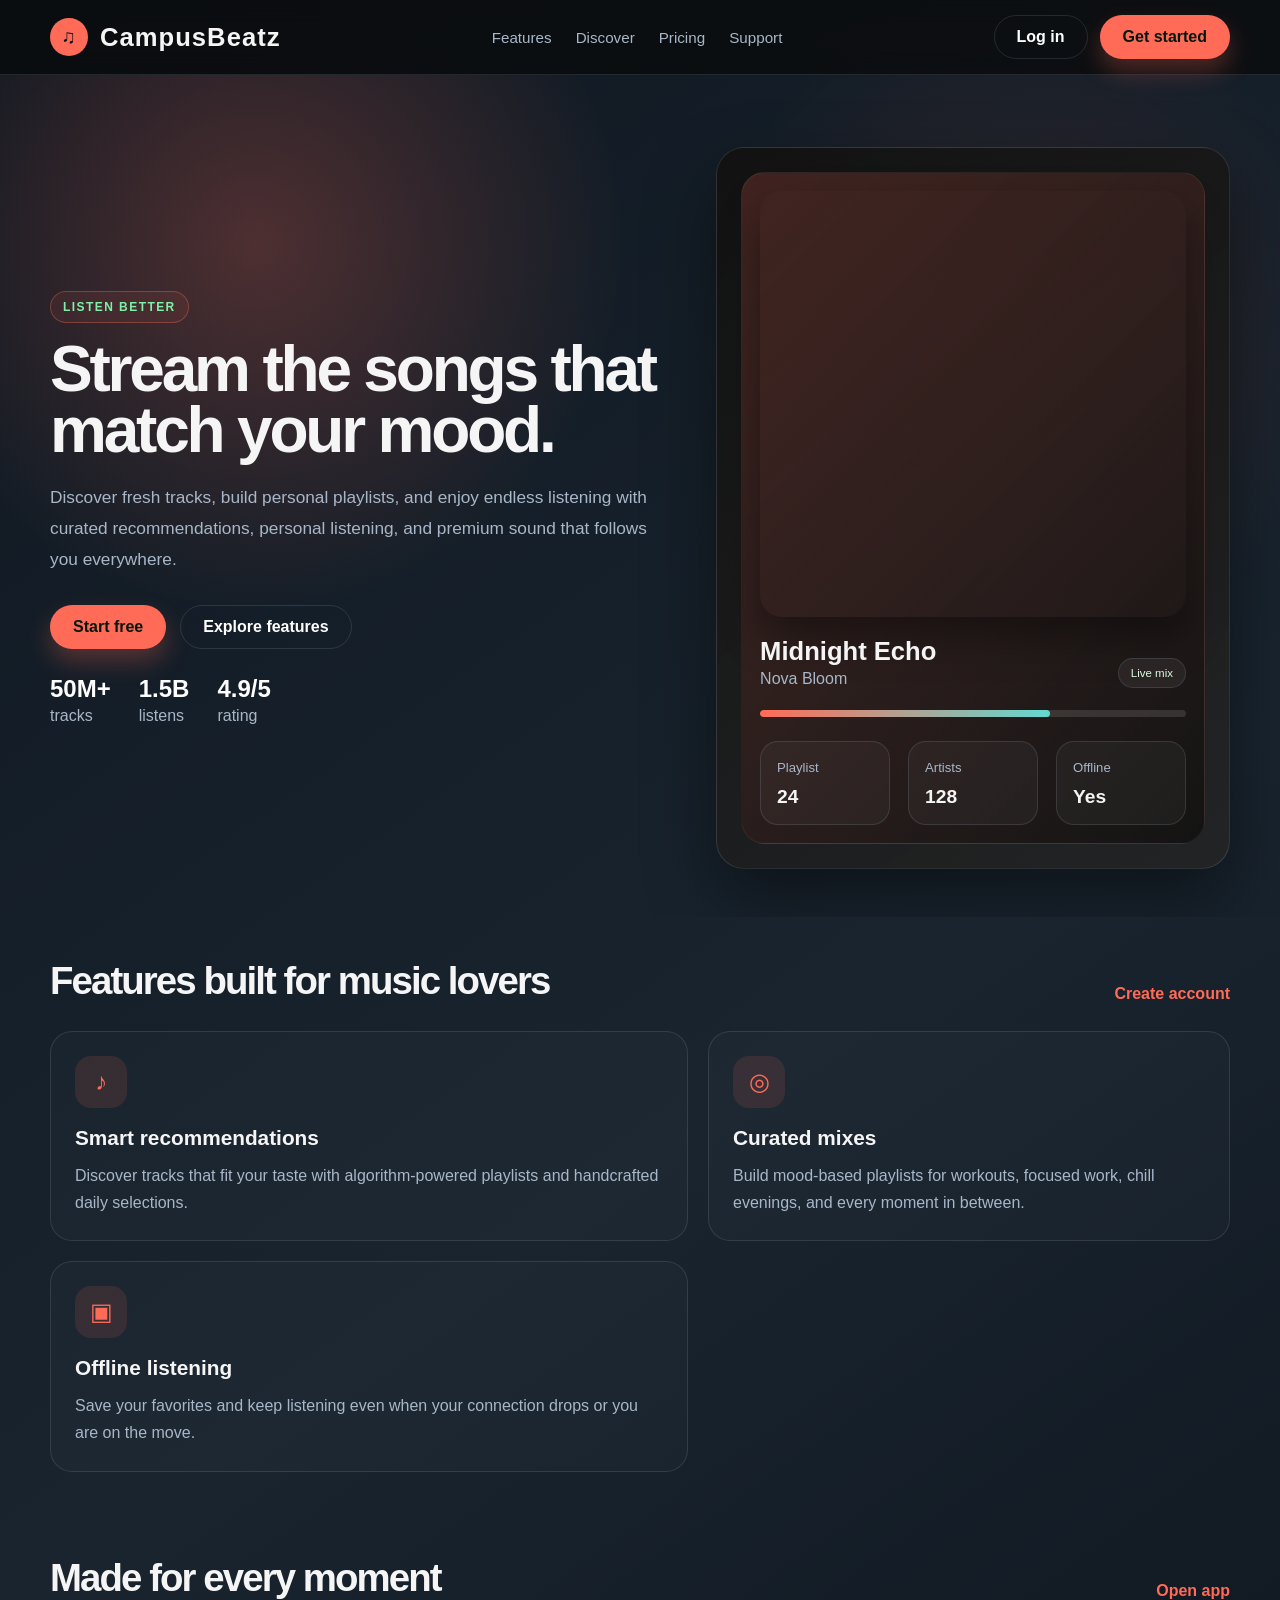
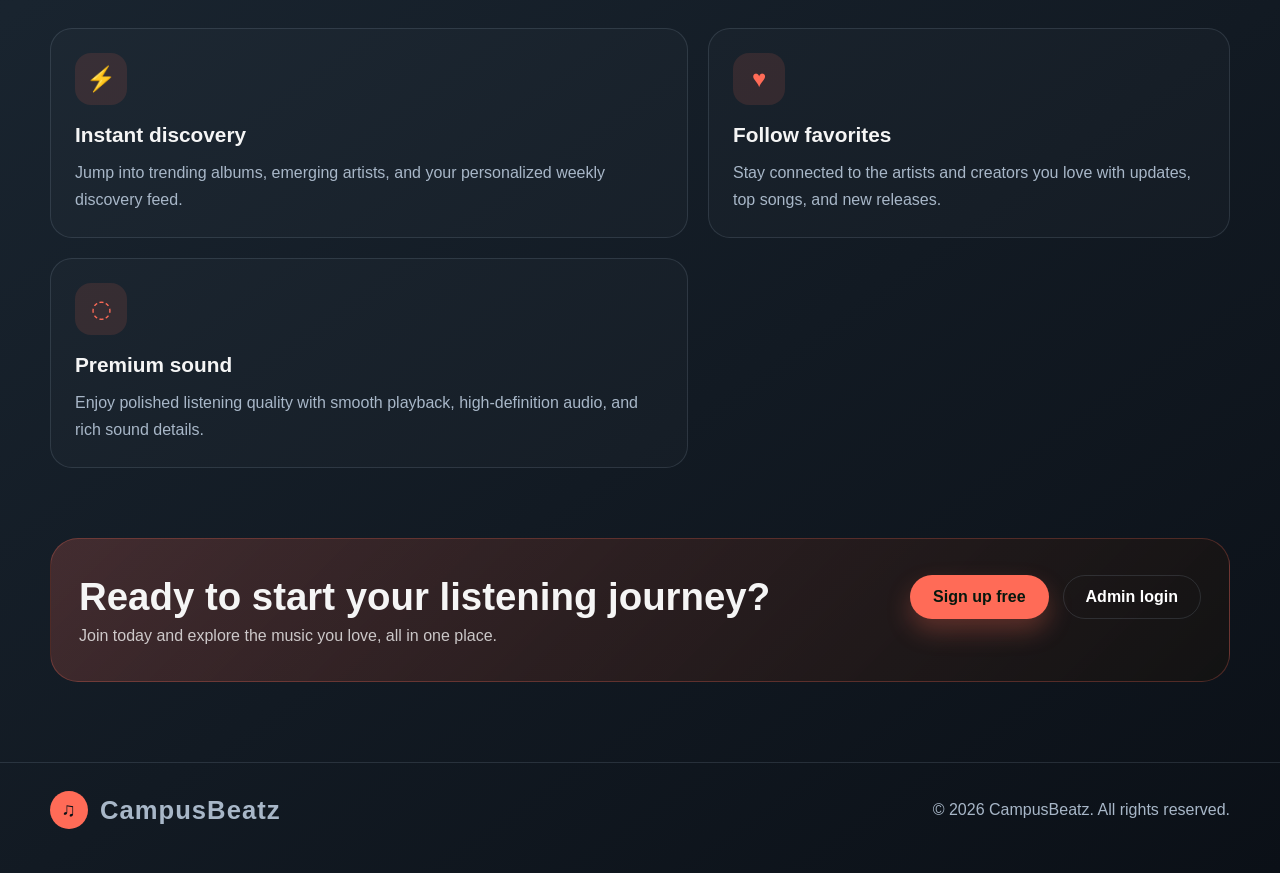
==== commit a152a1bc: "Changed logo name." ====
--- a/index.html
+++ b/index.html
@@ -3,10 +3,10 @@
   <head>
     <meta charset="UTF-8" />
     <meta name="viewport" content="width=device-width, initial-scale=1.0" />
-    <title>FulseFLow | Music Streaming Platform</title>
+    <title>CampusBeatz | Music Streaming Platform</title>
     <meta
       name="description"
-      content="FulseFLow is a modern music streaming platform for discovering music, creating playlists, and enjoying personal listening."
+      content="CampusBeatz is a modern music streaming platform for discovering music, creating playlists, and enjoying personal listening."
     />
     <style>
       :root {
@@ -463,9 +463,9 @@
   <body>
     <header class="topbar">
       <div class="container nav">
-        <a href="#" class="brand" aria-label="FulseFLow home">
+        <a href="#" class="brand" aria-label="CampusBeatz home">
           <span class="brand-mark">♫</span>
-          <span>FulseFLow</span>
+          <span>CampusBeatz</span>
         </a>
 
         <nav class="nav-links" aria-label="Main navigation">
@@ -631,9 +631,9 @@
       <div class="container footer-row">
         <div class="brand">
           <span class="brand-mark">♫</span>
-          <span>FulseFLow</span>
+          <span>CampusBeatz</span>
         </div>
-        <span>© 2026 FulseFLow. All rights reserved.</span>
+        <span>© 2026 CampusBeatz. All rights reserved.</span>
       </div>
     </footer>
   </body>
